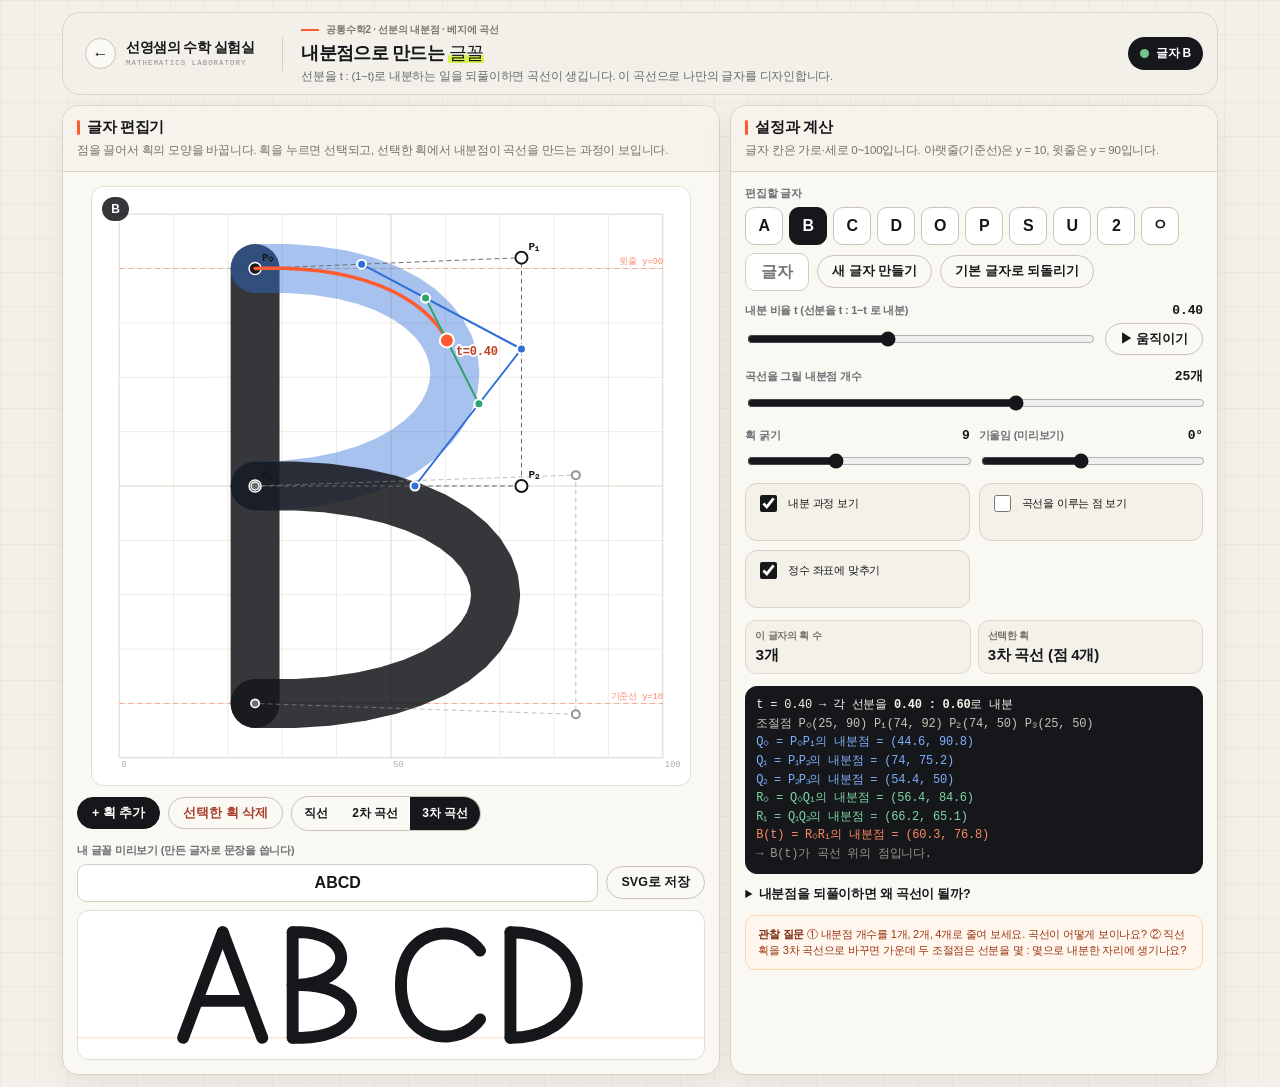
==== division-font/index.html @ fb29d7da "내분점으로 만드는 글꼴 앱 추가 - division-font/index.html: 내분점을 되풀이해 베지에 곡선을 만들고, 조절점을 끌어 글자를 디자인. 미리보기와 SVG 저장 -" ====
<!DOCTYPE html>
<html lang="ko">
<head>
<meta charset="UTF-8">
<meta name="viewport" content="width=device-width, initial-scale=1">
<title>내분점으로 만드는 글꼴</title>
<!--
  ============================================================
  새 앱 기본 틀
  1) 이 폴더(app-template)를 복사해 영어 폴더 이름으로 바꿉니다. 예) probability
  2) 아래 "앱 제목", 상단 문구, "도구 전용" 영역만 바꿉니다.
  3) site-config.js의 TOOLS에 등록하면 홈페이지에 카드가 생깁니다.
  ※ Claude에게 맡길 때는 '연수가이드/02_프롬프트모음.md'의 [프롬프트 B]를 쓰세요.
  ============================================================
-->
<style>
  /* ===== 내 수학 실험실 공통 테마 =====
     이 :root 블록과 아래 "공통 셸" 영역은 모든 도구가 동일하게 유지합니다.
     도구별 CSS는 파일 아래쪽 "도구 전용" 영역에만 추가하세요. */
  :root{
    --bg:#f2f0e9;
    --panel:#fbf9f3;
    --panel-2:#f4f1e9;
    --line:#d8d2c7;
    --border-soft:#eee9df;
    --text:#15171a;
    --muted:#6b6f74;
    --faint:#9a958a;
    --accent:#ff5a30;
    --accent-weak:rgba(255,90,48,.14);
    --lime:#d9f24f;
    --shadow:0 10px 28px rgba(21,23,26,.055);
    --radius:16px;
  }
  *{box-sizing:border-box}
  html,body{margin:0}
  body{
    background:
      linear-gradient(rgba(21,23,26,.035) 1px, transparent 1px),
      linear-gradient(90deg, rgba(21,23,26,.035) 1px, transparent 1px),
      var(--bg);
    background-size:34px 34px;
    color:var(--text);
    font-family:Pretendard,"Apple SD Gothic Neo","Noto Sans KR",-apple-system,BlinkMacSystemFont,sans-serif;
    letter-spacing:-.015em;
    min-height:100vh;
    -webkit-font-smoothing:antialiased;
  }
  button,input,select{font:inherit;color:inherit}
  .num{font-family:ui-monospace,SFMono-Regular,Consolas,monospace;font-variant-numeric:tabular-nums;letter-spacing:-.01em}

  .app{width:100%;max-width:1180px;margin:0 auto;padding:12px;display:flex;flex-direction:column;gap:10px}

  /* ---- 공통 셸: 상단바 ---- */
  .topbar{
    min-height:72px;
    display:flex;
    gap:14px;
    justify-content:space-between;
    align-items:center;
    padding:10px 14px;
    background:rgba(242,240,233,.90);
    border:1px solid var(--line);
    border-radius:18px;
    backdrop-filter:blur(14px);
  }
  .brand-area{display:flex;align-items:center;gap:18px;min-width:0}
  .home-link{
    display:flex;align-items:center;gap:10px;flex:none;
    color:var(--text);text-decoration:none;
    padding:7px 10px 7px 8px;border-radius:12px;
    transition:background .18s ease;
  }
  .home-link:hover{background:#e7e3d9}
  .home-arrow{
    width:31px;height:31px;border:1px solid #c9c4b8;border-radius:50%;
    display:grid;place-items:center;font-size:16px;line-height:1;background:#fbf9f3;
  }
  .brand-copy{display:block;line-height:1.15}
  .brand-copy strong{display:block;font-size:14px;font-weight:800;letter-spacing:-.035em}
  .brand-copy small{
    display:block;margin-top:4px;color:#8a8d90;
    font-family:ui-monospace,SFMono-Regular,Consolas,monospace;
    font-size:7.5px;letter-spacing:.13em;white-space:nowrap;
  }
  .top-divider{width:1px;height:34px;background:#d3cec3;flex:none}
  .title-row{display:block;min-width:0}
  .eyebrow{
    display:flex;align-items:center;gap:7px;margin-bottom:4px;
    color:#7b7770;font-size:10px;font-weight:750;white-space:nowrap;
  }
  .eyebrow span{display:block;width:18px;height:2px;background:var(--accent)}
  h1{
    font-size:clamp(18px,1.25vw,24px);
    margin:0;
    font-weight:800;letter-spacing:-.04em;white-space:nowrap;
  }
  h1 em{
    font-style:normal;font-weight:500;
    background:linear-gradient(transparent 60%,var(--lime) 0);
    padding:0 .04em;
  }
  .subtitle{margin:4px 0 0;color:#666b6f;font-size:11.5px}
  .badge{
    display:inline-flex;align-items:center;gap:7px;flex:none;
    background:#15171a;color:#fff;border:0;
    border-radius:999px;padding:8px 12px;font-weight:700;font-size:12px;white-space:nowrap;
  }
  .dot{width:9px;height:9px;border-radius:50%;background:#73c48f}

  /* ---- 공통 셸: 패널 ----
     기본은 "넓은 그림 영역 + 좁은 설정 영역" 2단입니다.
     패널 수가 다르면 grid-template-columns만 바꾸고, 좁은 화면에서 1단으로
     떨어지는 @media (max-width:900px) 규칙은 남겨 두세요. */
  .workspace{display:grid;grid-template-columns:minmax(0,1.55fr) minmax(300px,1fr);gap:10px}
  .panel{
    min-width:0;
    display:flex;flex-direction:column;
    background:rgba(251,249,243,.96);
    border:1px solid var(--line);
    border-radius:var(--radius);
    box-shadow:var(--shadow);
    overflow:hidden;
  }
  .panel-head{
    flex:0 0 auto;
    padding:12px 14px;
    border-bottom:1px solid var(--line);
    background:rgba(247,244,236,.92);
  }
  .panel-title{
    font-size:15px;font-weight:800;letter-spacing:-.025em;
    position:relative;padding-left:10px;
  }
  .panel-title::before{
    content:"";position:absolute;left:0;top:.15em;bottom:.15em;
    width:3px;border-radius:3px;background:var(--accent);
  }
  .panel-desc{color:#74716b;font-size:11.5px;margin-top:5px;line-height:1.45}
  .panel-body{flex:1;min-height:0;padding:14px}

  /* ---- 공통 셸: 버튼 ---- */
  .btn{
    border:1px solid #c9c4b8;background:#fbf9f3;color:#15171a;
    border-radius:999px;font-weight:700;font-size:12.5px;
    padding:9px 14px;cursor:pointer;line-height:1;
    transition:background .15s ease,border-color .15s ease,transform .15s ease;
  }
  .btn:hover:not(:disabled){transform:translateY(-1px);border-color:#15171a;background:#f2efe6}
  .btn:disabled{opacity:.4;cursor:not-allowed;transform:none}
  .btn.primary{background:#15171a;color:#fff;border-color:#15171a}
  .btn.primary:hover:not(:disabled){background:#2b2e31}
  .btn.danger{color:#a73b2c}
  .btn.icon-btn{width:38px;height:38px;padding:0;border-radius:10px;font-size:18px;display:grid;place-items:center}

  /* ---- 공통 셸: 그림 영역 (캔버스·SVG) ---- */
  .chart-wrap{background:#fff;border:1px solid #e3ded4;border-radius:12px;overflow:hidden;position:relative}
  .chart-wrap canvas,.chart-wrap svg{display:block;width:100%;height:100%}

  /* ---- 공통 셸: 입력·지표·안내 (쓰지 않는 것은 지우세요) ---- */
  .controls{display:grid;grid-template-columns:repeat(2,minmax(0,1fr));gap:9px}
  .control{display:flex;flex-direction:column;gap:5px}
  .control label{font-size:11px;color:var(--muted);font-weight:800}
  .control input{
    width:100%;padding:9px 10px;font-weight:700;
    border:1px solid #d3cec3;background:#fff;color:var(--text);border-radius:10px;
  }
  .control input:focus{outline:3px solid rgba(217,242,79,.42);border-color:#9aa64b}
  .control input[type="range"]{
    padding:0;height:22px;border:0;border-radius:0;background:transparent;
    accent-color:#15171a;cursor:pointer;
  }
  .checkbox-control{
    justify-content:center;min-height:58px;padding:8px 10px;
    border:1px solid var(--line);background:var(--panel-2);border-radius:12px;
  }
  .checkbox-control label{display:flex;align-items:center;gap:8px;color:var(--text);cursor:pointer;font-size:11px}
  .checkbox-control input{width:17px;height:17px;padding:0;accent-color:#15171a;cursor:pointer}

  .metrics{display:grid;grid-template-columns:repeat(2,minmax(0,1fr));gap:7px}
  .metric{background:var(--panel-2);border:1px solid #ddd7cc;border-radius:11px;padding:8px 9px;min-width:0}
  .metric .label{color:#77736d;font-size:10px;font-weight:800;margin-bottom:3px}
  .metric .value{
    font-size:15px;font-weight:850;color:var(--text);
    font-variant-numeric:tabular-nums;
    overflow:hidden;text-overflow:ellipsis;white-space:nowrap;
  }

  .formula{
    background:#15171a;color:#f6f2e9;border:1px solid #15171a;border-radius:12px;
    padding:9px 10px;line-height:1.55;font-size:12px;
    font-family:ui-monospace,SFMono-Regular,Consolas,monospace;overflow:auto;
  }
  .note{
    padding:10px 12px;border-radius:10px;
    background:#fff7ed;border:1px solid #fed7aa;color:#9a3412;
    font-size:11px;line-height:1.5;
  }
  .note b{color:#7c2d12;font-weight:800}
  .status{min-height:19px;font-size:11px;line-height:1.4;font-weight:750;color:var(--muted)}
  .status.ok{color:#32724f}
  .status.error{color:#b44634}

  .legend{display:flex;flex-wrap:wrap;gap:6px 12px;align-items:center}
  .legend-item{display:flex;align-items:center;gap:6px;font-size:11px;color:var(--muted)}
  .legend-item i{width:11px;height:11px;border-radius:3px;flex:none}

  /* ---- 공통 셸: 반응형 (이 3개 블록은 그대로 유지) ----
     주의: .topbar에 align-items:stretch를 쓰면 알약 모양 .badge가
     줄바꿈된 제목 높이만큼 세로로 늘어나 거대한 원처럼 깨집니다. */
  @media (max-width:1080px){
    .brand-copy small{display:none}
    .brand-copy strong{font-size:13px}
    .top-divider{height:28px}
  }
  @media (max-width:900px){
    .workspace{grid-template-columns:1fr}
  }
  @media (max-width:820px){
    .topbar{align-items:flex-start}
    .brand-area{align-items:flex-start}
    .home-link{padding-left:2px}
    .top-divider{display:none}
    .brand-copy{display:none}
    .title-row{display:block}
    h1{white-space:normal}
    .eyebrow{white-space:normal}
    .badge{display:none}
  }
  @media (max-width:520px){
    .app{padding:7px}
    .topbar{border-radius:14px;padding:9px 10px}
    .home-arrow{width:34px;height:34px}
    h1{font-size:20px;line-height:1.25}
    .subtitle{font-size:11px;white-space:normal}
    .panel{border-radius:14px}
    .panel-head{padding:12px}
    .btn{min-height:40px}
    .controls{grid-template-columns:1fr}
  }


  /* ===== 도구 전용 CSS는 여기부터 ===== */
  @media (min-width:901px){ .workspace{grid-template-columns:minmax(0,1.35fr) minmax(320px,1fr)} }
  .stage{aspect-ratio:1/1;width:100%;max-width:600px;margin:0 auto;touch-action:none;cursor:crosshair}
  .stage.dragging{cursor:grabbing}
  .stage-badge{
    position:absolute;left:10px;top:10px;padding:5px 9px;border-radius:999px;
    background:rgba(21,23,26,.86);color:#fff;font-size:12px;font-weight:800;pointer-events:none
  }
  .toolbar{display:flex;gap:8px;flex-wrap:wrap;align-items:center;margin-top:10px}
  .seg{display:flex;border:1px solid #c9c4b8;border-radius:999px;overflow:hidden;background:#fbf9f3}
  .seg button{border:0;background:transparent;padding:8px 12px;font-size:12px;font-weight:700;cursor:pointer;white-space:nowrap}
  .seg button.on{background:#15171a;color:#fff}
  .seg button:disabled{opacity:.35;cursor:not-allowed}
  .chips{display:flex;flex-wrap:wrap;gap:6px}
  .chip{
    min-width:38px;height:38px;padding:0 10px;border-radius:10px;cursor:pointer;
    border:1px solid #c9c4b8;background:#fff;font-weight:800;font-size:16px;
  }
  .chip.on{background:#15171a;color:#fff;border-color:#15171a}
  .row{display:flex;gap:8px;flex-wrap:wrap;align-items:center}
  .row input[type="text"]{
    width:64px;padding:9px 10px;font-weight:800;text-align:center;
    border:1px solid #d3cec3;background:#fff;border-radius:10px;
  }
  .range-row{display:flex;justify-content:space-between;align-items:baseline;gap:8px}
  .range-row b{font-size:13px}
  .section-label{font-size:11px;color:var(--muted);font-weight:800;margin-bottom:6px}
  .calc{max-height:260px}
  .calc .lv0{color:#c9c4b8}
  .calc .lv1{color:#7fb0ff}
  .calc .lv2{color:#7fd6a6}
  .calc .lv3{color:#ff8a66}
  .preview-wrap{margin-top:12px}
  .preview{height:150px}
  .preview-input{
    flex:1;min-width:140px;padding:9px 10px;font-weight:800;
    border:1px solid #d3cec3;background:#fff;border-radius:10px;
  }
  details.explain summary{cursor:pointer;font-weight:800;font-size:12.5px}
  details.explain p{font-size:12px;line-height:1.7;color:#3d4044;margin:8px 0 0}
  @media (max-width:520px){ .preview{height:120px} .seg button{padding:8px 10px} }
</style>
</head>
<body>
<div class="app">
  <div class="topbar">
    <div class="brand-area">
      <!-- 홈으로 돌아가는 링크: ../#tools 를 바꾸지 마세요 -->
      <a class="home-link" href="../#tools" aria-label="메인으로">
        <span class="home-arrow">←</span>
        <span class="brand-copy">
          <strong data-site="name">내 수학 실험실</strong>
          <small data-site="englishName">MATHEMATICS LABORATORY</small>
        </span>
      </a>
      <span class="top-divider" aria-hidden="true"></span>
      <div class="title-row">
        <div class="eyebrow"><span></span>공통수학2 · 선분의 내분점 · 베지에 곡선</div>
        <h1>내분점으로 만드는 <em>글꼴</em></h1>
        <p class="subtitle">선분을 t : (1−t)로 내분하는 일을 되풀이하면 곡선이 생깁니다. 이 곡선으로 나만의 글자를 디자인합니다.</p>
      </div>
    </div>
    <div class="badge"><span class="dot"></span><span id="stateBadge">글자 B</span></div>
  </div>

  <div class="workspace">
    <section class="panel">
      <div class="panel-head">
        <div class="panel-title">글자 편집기</div>
        <div class="panel-desc">점을 끌어서 획의 모양을 바꿉니다. 획을 누르면 선택되고, 선택한 획에서 내분점이 곡선을 만드는 과정이 보입니다.</div>
      </div>
      <div class="panel-body">
        <div class="chart-wrap stage" id="stage">
          <canvas id="cv"></canvas>
          <div class="stage-badge" id="stageBadge">B</div>
        </div>
        <div class="toolbar">
          <button class="btn primary" id="addBtn" type="button">+ 획 추가</button>
          <button class="btn danger" id="delBtn" type="button">선택한 획 삭제</button>
          <div class="seg" role="group" aria-label="획의 차수">
            <button type="button" data-deg="1">직선</button>
            <button type="button" data-deg="2">2차 곡선</button>
            <button type="button" data-deg="3">3차 곡선</button>
          </div>
        </div>

        <div class="preview-wrap">
          <div class="section-label">내 글꼴 미리보기 (만든 글자로 문장을 씁니다)</div>
          <div class="row" style="margin-bottom:8px">
            <input class="preview-input" id="previewText" type="text" value="ABCD" maxlength="24" aria-label="미리보기 문장">
            <button class="btn" id="svgBtn" type="button">SVG로 저장</button>
          </div>
          <div class="chart-wrap preview"><canvas id="pv"></canvas></div>
        </div>
      </div>
    </section>

    <section class="panel">
      <div class="panel-head">
        <div class="panel-title">설정과 계산</div>
        <div class="panel-desc">글자 칸은 가로·세로 0~100입니다. 아랫줄(기준선)은 y = 10, 윗줄은 y = 90입니다.</div>
      </div>
      <div class="panel-body" style="display:flex;flex-direction:column;gap:12px">
        <div>
          <div class="section-label">편집할 글자</div>
          <div class="chips" id="chips"></div>
          <div class="row" style="margin-top:8px">
            <input type="text" id="newChar" maxlength="2" placeholder="글자" aria-label="새 글자">
            <button class="btn" id="newBtn" type="button">새 글자 만들기</button>
            <button class="btn" id="resetBtn" type="button">기본 글자로 되돌리기</button>
          </div>
        </div>

        <div class="control">
          <div class="range-row"><label for="tRange">내분 비율 t (선분을 t : 1−t 로 내분)</label><b class="num" id="tVal">0.40</b></div>
          <div class="row">
            <input id="tRange" type="range" min="0" max="1" step="0.01" value="0.4" style="flex:1">
            <button class="btn" id="playBtn" type="button">▶ 움직이기</button>
          </div>
        </div>
        <div class="control">
          <div class="range-row"><label for="nRange">곡선을 그릴 내분점 개수</label><b class="num" id="nVal">25개</b></div>
          <input id="nRange" type="range" min="1" max="40" step="1" value="24">
        </div>
        <div class="controls">
          <div class="control">
            <div class="range-row"><label for="wRange">획 굵기</label><b class="num" id="wVal">9</b></div>
            <input id="wRange" type="range" min="2" max="20" step="1" value="9">
          </div>
          <div class="control">
            <div class="range-row"><label for="sRange">기울임 (미리보기)</label><b class="num" id="sVal">0°</b></div>
            <input id="sRange" type="range" min="-20" max="25" step="1" value="0">
          </div>
          <div class="checkbox-control"><label><input type="checkbox" id="showCon" checked>내분 과정 보기</label></div>
          <div class="checkbox-control"><label><input type="checkbox" id="showPts">곡선을 이루는 점 보기</label></div>
          <div class="checkbox-control"><label><input type="checkbox" id="snap" checked>정수 좌표에 맞추기</label></div>
        </div>

        <div class="metrics">
          <div class="metric"><div class="label">이 글자의 획 수</div><div class="value num" id="mStrokes">—</div></div>
          <div class="metric"><div class="label">선택한 획</div><div class="value" id="mDeg">—</div></div>
        </div>

        <div class="formula calc" id="calc"></div>

        <details class="explain">
          <summary>내분점을 되풀이하면 왜 곡선이 될까?</summary>
          <p>두 점 A(x₁, y₁), B(x₂, y₂)를 m : n으로 내분하는 점은 ( (mx₂+nx₁)/(m+n), (my₂+ny₁)/(m+n) )입니다.
          t = m/(m+n)으로 두면 이 점은 <b>(1−t)A + tB</b>로 쓸 수 있습니다.</p>
          <p>세 점 P₀, P₁, P₂가 있을 때 P₀P₁, P₁P₂를 각각 t : (1−t)로 내분해 Q₀, Q₁을 얻고, 다시 Q₀Q₁을 같은 비로 내분하면
          B(t) = (1−t)²P₀ + 2t(1−t)P₁ + t²P₂ 입니다. t를 0에서 1까지 바꾸면 이 점이 그리는 자취가 <b>2차 베지에 곡선</b>입니다.
          점이 4개이면 같은 일을 한 번 더 하여 3차 곡선이 됩니다.</p>
          <p>컴퓨터 글꼴은 글자 모양을 이 조절점들만으로 저장합니다(트루타입은 2차, 오픈타입·PDF는 주로 3차 곡선).
          그래서 글자를 아무리 키워도 깨지지 않습니다.</p>
        </details>

        <div class="note"><b>관찰 질문</b> ① 내분점 개수를 1개, 2개, 4개로 줄여 보세요. 곡선이 어떻게 보이나요?
        ② 직선 획을 3차 곡선으로 바꾸면 가운데 두 조절점은 선분을 몇 : 몇으로 내분한 자리에 생기나요?</div>
      </div>
    </section>
  </div>
</div>

<!-- 홈페이지 이름을 site-config.js에서 가져와 상단에 표시합니다 -->
<script src="../site-config.js"></script>
<script>
  if (typeof SITE !== "undefined") {
    document.querySelectorAll("[data-site]").forEach(el => {
      if (SITE[el.dataset.site]) el.textContent = SITE[el.dataset.site];
    });
  }
</script>
<script>
  // ===== 도구 전용 JavaScript는 여기부터 =====
  // 글자 칸 좌표: x, y 모두 0~100 (y는 위쪽이 +), 기준선 y=10, 윗줄 y=90
  // 획 하나 = 점 배열. 점 2개 = 직선, 3개 = 2차 곡선, 4개 = 3차 곡선
  const PRESETS = {
    A: [[[20,10],[50,90]], [[50,90],[80,10]], [[32,38],[68,38]]],
    B: [[[25,10],[25,90]], [[25,90],[74,92],[74,50],[25,50]], [[25,50],[84,52],[84,8],[25,10]]],
    C: [[[78,76],[62,98],[18,94],[18,50]], [[18,50],[18,6],[62,2],[78,24]]],
    D: [[[25,10],[25,90]], [[25,90],[92,90],[92,10],[25,10]]],
    O: [[[50,90],[30,90],[18,72],[18,50]], [[18,50],[18,28],[30,10],[50,10]],
        [[50,10],[70,10],[82,28],[82,50]], [[82,50],[82,72],[70,90],[50,90]]],
    P: [[[25,10],[25,90]], [[25,90],[82,92],[82,46],[25,48]]],
    S: [[[76,80],[62,96],[20,92],[22,68]], [[22,68],[24,46],[78,56],[78,32]], [[78,32],[78,6],[30,4],[20,24]]],
    U: [[[22,90],[22,40]], [[22,40],[22,2],[78,2],[78,40]], [[78,40],[78,90]]],
    "2": [[[22,70],[26,96],[78,96],[76,66]], [[76,66],[74,42],[30,28],[22,10]], [[22,10],[80,10]]],
    "ㅇ": [[[50,80],[24,80],[24,20],[50,20]], [[50,20],[76,20],[76,80],[50,80]]]
  };
  const VIEW = 110, OFF = 5;                 // 화면에 -5 ~ 105 범위를 보여 줌
  const LV_COLORS = ["#9a958a", "#2f6fd6", "#2fa36b", "#ff5a30"];
  const NAMES = ["P", "Q", "R", "S"];
  const SUB = "₀₁₂₃";
  const KEY = "division-font-v1";
  const $ = id => document.getElementById(id);
  const cv = $("cv"), ctx = cv.getContext("2d");
  const pv = $("pv"), pctx = pv.getContext("2d");

  const state = {
    glyphs: {}, order: [], cur: "B", sel: 1,
    t: 0.4, N: 24, weight: 9, slant: 0,
    showCon: true, showPts: false, snap: true,
    playing: false, drag: null
  };

  // ---------- 수학: 내분점 ----------
  // 선분 AB를 t : (1−t)로 내분하는 점 = (1−t)A + tB
  const divide = (a, b, t) => [(1 - t) * a[0] + t * b[0], (1 - t) * a[1] + t * b[1]];
  // 내분을 되풀이한 모든 단계 (드 카스텔조 알고리즘)
  function levels(pts, t) {
    const L = [pts];
    while (L[L.length - 1].length > 1) {
      const p = L[L.length - 1], next = [];
      for (let i = 0; i < p.length - 1; i++) next.push(divide(p[i], p[i + 1], t));
      L.push(next);
    }
    return L;
  }
  const pointAt = (pts, t) => { const L = levels(pts, t); return L[L.length - 1][0]; };
  function sample(pts, N, tMax = 1) {
    if (pts.length === 2) return [pts[0], pointAt(pts, tMax)];
    const out = [];
    const steps = Math.max(1, Math.ceil(N * tMax));
    for (let i = 0; i <= steps; i++) out.push(pointAt(pts, Math.min(tMax, i / N)));
    return out;
  }
  // 차수 바꾸기 (모두 내분점으로 계산)
  function changeDegree(s, deg) {
    const P0 = s[0], P3 = s[s.length - 1];
    const cur = s.length - 1;
    if (cur === deg) return s;
    if (deg === 1) return [P0, P3];
    if (deg === 2) {
      if (cur === 1) return [P0, divide(P0, P3, 0.5), P3];
      // 3차 → 2차: 가운데 두 점의 정보를 모아 근사
      const m = [(3 * (s[1][0] + s[2][0]) - P0[0] - P3[0]) / 4, (3 * (s[1][1] + s[2][1]) - P0[1] - P3[1]) / 4];
      return [P0, m, P3];
    }
    if (cur === 1) return [P0, divide(P0, P3, 1 / 3), divide(P0, P3, 2 / 3), P3];
    // 2차 → 3차: 모양이 그대로인 차수 올리기 (P₀P₁을 2:1, P₂P₁을 2:1로 내분)
    return [P0, divide(P0, s[1], 2 / 3), divide(P3, s[1], 2 / 3), P3];
  }

  // ---------- 저장 ----------
  const clone = o => JSON.parse(JSON.stringify(o));
  function resetGlyphs() {
    state.glyphs = clone(PRESETS);
    state.order = ["A", "B", "C", "D", "O", "P", "S", "U", "2", "ㅇ"];
  }
  function load() {
    try {
      const s = JSON.parse(localStorage.getItem(KEY));
      if (s && s.glyphs && Array.isArray(s.order) && s.order.length) {
        state.glyphs = s.glyphs; state.order = s.order;
        if (typeof s.text === "string") $("previewText").value = s.text;
        if (s.cur && s.glyphs[s.cur]) state.cur = s.cur;
        return;
      }
    } catch (e) {}
    resetGlyphs();
  }
  function save() {
    try {
      localStorage.setItem(KEY, JSON.stringify({ glyphs: state.glyphs, order: state.order, text: $("previewText").value, cur: state.cur }));
    } catch (e) {}
  }
  const strokes = () => state.glyphs[state.cur] || [];
  const selStroke = () => strokes()[state.sel] || null;

  // ---------- 그리기 공통 ----------
  function fitCanvas(c) {
    const r = c.getBoundingClientRect();
    const dpr = window.devicePixelRatio || 1;
    const w = Math.max(1, Math.round(r.width * dpr)), h = Math.max(1, Math.round(r.height * dpr));
    if (c.width !== w || c.height !== h) { c.width = w; c.height = h; }
    return { w, h, dpr, cssW: r.width, cssH: r.height };
  }
  function polyline(c, pts, X, Y) {
    c.beginPath();
    pts.forEach((p, i) => i ? c.lineTo(X(p[0]), Y(p[1])) : c.moveTo(X(p[0]), Y(p[1])));
  }
  function dot(c, x, y, r, fill, stroke, lw) {
    c.beginPath(); c.arc(x, y, r, 0, Math.PI * 2);
    if (fill) { c.fillStyle = fill; c.fill(); }
    if (stroke) { c.strokeStyle = stroke; c.lineWidth = lw; c.stroke(); }
  }

  // ---------- 편집기 ----------
  function editorMap() {
    const { w, dpr } = fitCanvas(cv);
    const k = w / VIEW;
    return { k, dpr, w, X: x => (x + OFF) * k, Y: y => (VIEW - OFF - y) * k };
  }
  function drawEditor() {
    const { k, dpr, w, X, Y } = editorMap();
    const c = ctx;
    c.setTransform(1, 0, 0, 1, 0, 0);
    c.clearRect(0, 0, w, w);

    // 격자
    c.lineWidth = dpr;
    for (let g = 0; g <= 100; g += 10) {
      c.strokeStyle = g % 50 === 0 ? "#ddd6ca" : "#efebe2";
      c.beginPath(); c.moveTo(X(g), Y(0)); c.lineTo(X(g), Y(100)); c.stroke();
      c.beginPath(); c.moveTo(X(0), Y(g)); c.lineTo(X(100), Y(g)); c.stroke();
    }
    c.font = `${9 * dpr}px ui-monospace,Consolas,monospace`;
    c.fillStyle = "#b2ada2";
    c.textAlign = "left"; c.textBaseline = "top";
    for (let g = 0; g <= 100; g += 50) c.fillText(g, X(g) + 2 * dpr, Y(0) + 2 * dpr);
    // 기준선, 윗줄
    c.setLineDash([5 * dpr, 4 * dpr]);
    c.strokeStyle = "rgba(255,90,48,.45)";
    [10, 90].forEach(y => { c.beginPath(); c.moveTo(X(0), Y(y)); c.lineTo(X(100), Y(y)); c.stroke(); });
    c.setLineDash([]);
    c.fillStyle = "rgba(255,90,48,.7)"; c.textAlign = "right"; c.textBaseline = "bottom";
    c.fillText("기준선 y=10", X(100), Y(10) - 2 * dpr);
    c.fillText("윗줄 y=90", X(100), Y(90) - 2 * dpr);

    const S = strokes();
    if (!S.length) {
      c.fillStyle = "#9a958a"; c.textAlign = "center"; c.textBaseline = "middle";
      c.font = `${14 * dpr}px sans-serif`;
      c.fillText("‘+ 획 추가’를 눌러 첫 획을 그려 보세요", w / 2, w / 2);
    }

    // 굵은 획 (곡선은 내분점들을 이은 꺾은선)
    c.lineCap = "round"; c.lineJoin = "round";
    S.forEach((s, i) => {
      polyline(c, sample(s, state.N), X, Y);
      c.strokeStyle = i === state.sel ? "rgba(47,111,214,.42)" : "rgba(21,23,26,.86)";
      c.lineWidth = state.weight * k;
      c.stroke();
    });
    if (state.showPts) {
      S.forEach(s => sample(s, state.N).forEach(p => dot(c, X(p[0]), Y(p[1]), 2.6 * dpr, "#ff5a30")));
    }

    // 조절점과 조절 다각형
    S.forEach((s, i) => {
      const on = i === state.sel;
      if (s.length > 2) {
        polyline(c, s, X, Y);
        c.setLineDash([4 * dpr, 4 * dpr]);
        c.strokeStyle = on ? "#6b6f74" : "rgba(154,149,138,.6)";
        c.lineWidth = dpr; c.stroke(); c.setLineDash([]);
      }
      s.forEach((p, j) => {
        const end = j === 0 || j === s.length - 1;
        const r = (on ? 6 : 4) * dpr;
        if (end) dot(c, X(p[0]), Y(p[1]), r, on ? "#15171a" : "#6b6f74", "#fff", 1.5 * dpr);
        else dot(c, X(p[0]), Y(p[1]), r, "#fff", on ? "#15171a" : "#9a958a", 2 * dpr);
      });
      if (on) {
        c.font = `700 ${11 * dpr}px ui-monospace,Consolas,monospace`;
        c.textAlign = "left"; c.textBaseline = "bottom"; c.fillStyle = "#15171a";
        s.forEach((p, j) => c.fillText("P" + SUB[j], X(p[0]) + 7 * dpr, Y(p[1]) - 5 * dpr));
      }
    });

    // 선택한 획의 내분 과정
    const s = selStroke();
    if (state.showCon && s) {
      const L = levels(s, state.t);
      // 지금까지 그려진 자취
      polyline(c, sample(s, 80, state.t), X, Y);
      c.strokeStyle = "#ff5a30"; c.lineWidth = 3.5 * dpr; c.stroke();
      for (let lv = 1; lv < L.length; lv++) {
        const pts = L[lv], last = lv === L.length - 1;
        const col = last ? LV_COLORS[3] : LV_COLORS[lv];
        if (pts.length > 1) { polyline(c, pts, X, Y); c.strokeStyle = col; c.lineWidth = 2 * dpr; c.stroke(); }
        pts.forEach(p => dot(c, X(p[0]), Y(p[1]), (last ? 7 : 4.5) * dpr, col, "#fff", 2 * dpr));
      }
      const B = L[L.length - 1][0];
      c.font = `800 ${12 * dpr}px ui-monospace,Consolas,monospace`;
      c.textAlign = "left"; c.textBaseline = "top";
      const label = `t=${state.t.toFixed(2)}`;
      const tx = X(B[0]) + 9 * dpr, ty = Y(B[1]) + 6 * dpr;
      c.lineWidth = 4 * dpr; c.strokeStyle = "rgba(255,255,255,.9)"; c.strokeText(label, tx, ty);
      c.fillStyle = "#c2401f"; c.fillText(label, tx, ty);
    }
  }

  // ---------- 미리보기 ----------
  function layout(text) {
    const items = [];
    let x = 0;
    const pad = state.weight / 2 + 7;
    for (const ch of text) {
      if (ch === " ") { x += 45; continue; }
      const g = state.glyphs[ch] || state.glyphs[ch.toUpperCase()];
      if (!g || !g.length) { items.push({ missing: true, x: x + 5, ch }); x += 70; continue; }
      let a = Infinity, b = -Infinity;
      g.forEach(s => s.forEach(p => { a = Math.min(a, p[0]); b = Math.max(b, p[0]); }));
      items.push({ g, dx: x + pad - a });
      x += (b - a) + 2 * pad;
    }
    const tan = Math.tan(state.slant * Math.PI / 180);
    return { items, width: Math.max(x + Math.max(0, tan * 90) - Math.min(0, tan * 10), 1), tan };
  }
  // 기울임: x' = x + (y − 10)·tan θ  (점만 옮겨도 곡선 전체가 함께 기울어짐)
  const slantPt = (p, dx, tan) => [p[0] + dx + (p[1] - 10) * tan, p[1]];

  function drawPreview() {
    const { w, h, dpr } = fitCanvas(pv);
    const c = pctx;
    c.setTransform(1, 0, 0, 1, 0, 0);
    c.clearRect(0, 0, w, h);
    const text = $("previewText").value;
    const { items, width, tan } = layout(text);
    const sc = Math.min((h - 16 * dpr) / 100, (w - 24 * dpr) / width);
    const x0 = (w - width * sc) / 2 + Math.max(0, -tan * 10) * sc;
    const X = x => x0 + x * sc, Y = y => h / 2 + (50 - y) * sc;
    c.strokeStyle = "rgba(255,90,48,.25)"; c.lineWidth = dpr;
    c.beginPath(); c.moveTo(0, Y(10)); c.lineTo(w, Y(10)); c.stroke();
    if (!text.trim()) {
      c.fillStyle = "#9a958a"; c.textAlign = "center"; c.textBaseline = "middle";
      c.font = `${13 * dpr}px sans-serif`; c.fillText("위 칸에 글자를 입력하세요", w / 2, h / 2);
      return;
    }
    c.lineCap = "round"; c.lineJoin = "round";
    c.strokeStyle = "#15171a"; c.lineWidth = state.weight * sc;
    for (const it of items) {
      if (it.missing) {
        c.save(); c.setLineDash([4 * dpr, 4 * dpr]); c.lineWidth = dpr; c.strokeStyle = "#b2ada2";
        c.strokeRect(X(it.x), Y(90), 60 * sc, 80 * sc); c.restore();
        c.fillStyle = "#9a958a"; c.textAlign = "center"; c.textBaseline = "middle";
        c.font = `${Math.max(10, 24 * sc)}px sans-serif`; c.fillText(it.ch, X(it.x + 30), Y(50));
        continue;
      }
      it.g.forEach(s => {
        polyline(c, sample(s.map(p => slantPt(p, it.dx, tan)), state.N), X, Y);
        c.stroke();
      });
    }
  }

  function exportSVG() {
    const text = $("previewText").value;
    const { items, width, tan } = layout(text);
    const f = v => +v.toFixed(2);
    const T = (p, dx) => { const q = slantPt(p, dx, tan); return `${f(q[0] + 10 + Math.max(0, -tan * 10))} ${f(110 - q[1])}`; };
    const paths = [];
    items.forEach(it => {
      if (it.missing) return;
      it.g.forEach(s => {
        const cmd = s.length === 2 ? "L" : s.length === 3 ? "Q" : "C";
        paths.push(`<path d="M ${T(s[0], it.dx)} ${cmd} ${s.slice(1).map(p => T(p, it.dx)).join(" ")}"/>`);
      });
    });
    const svg = `<svg xmlns="http://www.w3.org/2000/svg" viewBox="0 0 ${f(width + 20)} 120">\n` +
      `<g fill="none" stroke="#15171a" stroke-width="${state.weight}" stroke-linecap="round" stroke-linejoin="round">\n` +
      paths.join("\n") + `\n</g>\n</svg>\n`;
    const a = document.createElement("a");
    a.href = URL.createObjectURL(new Blob([svg], { type: "image/svg+xml" }));
    a.download = "my-font.svg";
    document.body.appendChild(a); a.click(); a.remove();
    setTimeout(() => URL.revokeObjectURL(a.href), 1000);
  }

  // ---------- 계산 상자 ----------
  const fmt = v => (Math.round(v * 10) / 10).toString();
  const pt = p => `(${fmt(p[0])}, ${fmt(p[1])})`;
  function updateCalc() {
    const s = selStroke();
    const box = $("calc");
    if (!s) { box.innerHTML = "획을 하나 누르면 내분점 계산이 여기에 나타납니다."; return; }
    const t = state.t;
    const L = levels(s, t);
    let html = `t = ${t.toFixed(2)} → 각 선분을 <b>${t.toFixed(2)} : ${(1 - t).toFixed(2)}</b>로 내분<br>`;
    html += `<span class="lv0">조절점 ${s.map((p, j) => "P" + SUB[j] + pt(p)).join(" ")}</span><br>`;
    for (let lv = 1; lv < L.length; lv++) {
      const last = lv === L.length - 1;
      const cls = last ? "lv3" : "lv" + lv;
      L[lv].forEach((p, i) => {
        const a = NAMES[lv - 1] + SUB[i], b = NAMES[lv - 1] + SUB[i + 1];
        const name = last ? "B(t)" : NAMES[lv] + SUB[i];
        html += `<span class="${cls}">${name} = ${a}${b}의 내분점 = ${pt(p)}</span><br>`;
      });
    }
    if (s.length > 2) html += `<span style="color:#9a958a">→ B(t)가 곡선 위의 점입니다.</span>`;
    else html += `<span style="color:#9a958a">→ 직선은 내분점 하나로 끝납니다.</span>`;
    box.innerHTML = html;
  }

  // ---------- 화면 갱신 ----------
  function renderChips() {
    const box = $("chips");
    box.innerHTML = "";
    state.order.forEach(ch => {
      const b = document.createElement("button");
      b.type = "button"; b.className = "chip" + (ch === state.cur ? " on" : "");
      b.textContent = ch;
      b.addEventListener("click", () => { state.cur = ch; state.sel = 0; renderAll(); });
      box.appendChild(b);
    });
  }
  function updateInfo() {
    const S = strokes(), s = selStroke();
    $("stageBadge").textContent = state.cur;
    $("stateBadge").textContent = "글자 " + state.cur;
    $("mStrokes").textContent = S.length + "개";
    $("mDeg").textContent = s ? ["", "직선", "2차 곡선", "3차 곡선"][s.length - 1] + ` (점 ${s.length}개)` : "없음";
    document.querySelectorAll("[data-deg]").forEach(b => {
      b.disabled = !s;
      b.classList.toggle("on", !!s && +b.dataset.deg === s.length - 1);
    });
    $("delBtn").disabled = !s;
  }
  function redraw() { drawEditor(); drawPreview(); updateCalc(); updateInfo(); }
  function renderAll() { renderChips(); redraw(); save(); }

  // ---------- 마우스·터치로 점 끌기 ----------
  function toGlyph(e) {
    const r = cv.getBoundingClientRect();
    return [(e.clientX - r.left) / r.width * VIEW - OFF, VIEW - OFF - (e.clientY - r.top) / r.height * VIEW];
  }
  function segDist(p, a, b) {
    const dx = b[0] - a[0], dy = b[1] - a[1];
    const L2 = dx * dx + dy * dy || 1;
    const u = Math.max(0, Math.min(1, ((p[0] - a[0]) * dx + (p[1] - a[1]) * dy) / L2));
    return Math.hypot(p[0] - a[0] - u * dx, p[1] - a[1] - u * dy);
  }
  cv.addEventListener("pointerdown", e => {
    const g = toGlyph(e);
    const unit = VIEW / cv.getBoundingClientRect().width;   // 화면 1px = 글자 칸 몇 단위
    const S = strokes();
    const near = 14 * unit;
    // 선택한 획의 점을 먼저, 그다음 다른 획의 점
    const orderIdx = [state.sel, ...S.map((_, i) => i).filter(i => i !== state.sel)].filter(i => S[i]);
    for (const i of orderIdx) {
      for (let j = 0; j < S[i].length; j++) {
        if (Math.hypot(S[i][j][0] - g[0], S[i][j][1] - g[1]) < near) {
          state.sel = i; state.drag = { i, j };
          cv.setPointerCapture(e.pointerId); $("stage").classList.add("dragging");
          redraw(); return;
        }
      }
    }
    // 획 몸통을 눌렀는지
    let best = -1, bd = Math.max(near, state.weight / 2 + 4 * unit);
    S.forEach((s, i) => {
      const pts = sample(s, 40);
      for (let k = 0; k < pts.length - 1; k++) {
        const d = segDist(g, pts[k], pts[k + 1]);
        if (d < bd) { bd = d; best = i; }
      }
    });
    state.sel = best;
    redraw();
  });
  cv.addEventListener("pointermove", e => {
    if (!state.drag) return;
    let [x, y] = toGlyph(e);
    x = Math.max(-5, Math.min(105, x)); y = Math.max(-5, Math.min(105, y));
    if (state.snap) { x = Math.round(x); y = Math.round(y); }
    else { x = Math.round(x * 10) / 10; y = Math.round(y * 10) / 10; }
    strokes()[state.drag.i][state.drag.j] = [x, y];
    redraw();
  });
  const endDrag = () => {
    if (!state.drag) return;
    state.drag = null; $("stage").classList.remove("dragging"); save();
  };
  cv.addEventListener("pointerup", endDrag);
  cv.addEventListener("pointercancel", endDrag);

  // ---------- 버튼·슬라이더 ----------
  $("addBtn").addEventListener("click", () => {
    const S = state.glyphs[state.cur] || (state.glyphs[state.cur] = []);
    const shift = (S.length % 4) * 4;
    S.push([[30 + shift, 30 + shift], [38 + shift, 72 + shift], [62 + shift, 72 + shift], [70 + shift, 30 + shift]]);
    state.sel = S.length - 1;
    renderAll();
  });
  $("delBtn").addEventListener("click", () => {
    const S = strokes();
    if (!S[state.sel]) return;
    S.splice(state.sel, 1);
    state.sel = Math.min(state.sel, S.length - 1);
    renderAll();
  });
  document.querySelectorAll("[data-deg]").forEach(b => b.addEventListener("click", () => {
    const S = strokes();
    if (!S[state.sel]) return;
    S[state.sel] = changeDegree(S[state.sel], +b.dataset.deg);
    renderAll();
  }));
  $("newBtn").addEventListener("click", () => {
    const ch = [...$("newChar").value.trim()][0];
    if (!ch) { $("newChar").focus(); return; }
    if (!state.glyphs[ch]) { state.glyphs[ch] = []; state.order.push(ch); }
    state.cur = ch; state.sel = -1; $("newChar").value = "";
    renderAll();
  });
  $("newChar").addEventListener("keydown", e => { if (e.key === "Enter") $("newBtn").click(); });
  $("resetBtn").addEventListener("click", () => {
    if (!confirm("직접 만든 글자와 고친 내용이 모두 지워지고 기본 글자로 돌아갑니다. 계속할까요?")) return;
    resetGlyphs(); state.cur = "B"; state.sel = 1;
    renderAll();
  });
  $("tRange").addEventListener("input", e => { state.t = +e.target.value; $("tVal").textContent = state.t.toFixed(2); drawEditor(); updateCalc(); });
  $("nRange").addEventListener("input", e => {
    state.N = +e.target.value; $("nVal").textContent = (state.N + 1) + "개"; drawEditor(); drawPreview();
  });
  $("wRange").addEventListener("input", e => { state.weight = +e.target.value; $("wVal").textContent = state.weight; drawEditor(); drawPreview(); });
  $("sRange").addEventListener("input", e => { state.slant = +e.target.value; $("sVal").textContent = state.slant + "°"; drawPreview(); });
  $("showCon").addEventListener("change", e => { state.showCon = e.target.checked; drawEditor(); });
  $("showPts").addEventListener("change", e => { state.showPts = e.target.checked; drawEditor(); });
  $("snap").addEventListener("change", e => { state.snap = e.target.checked; });
  $("previewText").addEventListener("input", () => { drawPreview(); save(); });
  $("svgBtn").addEventListener("click", exportSVG);

  let lastTs = 0;
  function tick(ts) {
    if (!state.playing) return;
    if (lastTs) state.t += (ts - lastTs) / 2500;
    lastTs = ts;
    if (state.t > 1) state.t = 0;
    $("tRange").value = state.t; $("tVal").textContent = state.t.toFixed(2);
    drawEditor(); updateCalc();
    requestAnimationFrame(tick);
  }
  $("playBtn").addEventListener("click", () => {
    state.playing = !state.playing;
    $("playBtn").textContent = state.playing ? "❚❚ 멈춤" : "▶ 움직이기";
    if (state.playing) { lastTs = 0; requestAnimationFrame(tick); }
  });

  new ResizeObserver(() => { drawEditor(); drawPreview(); }).observe(document.querySelector(".app"));
  load();
  renderAll();
</script>
</body>
</html>
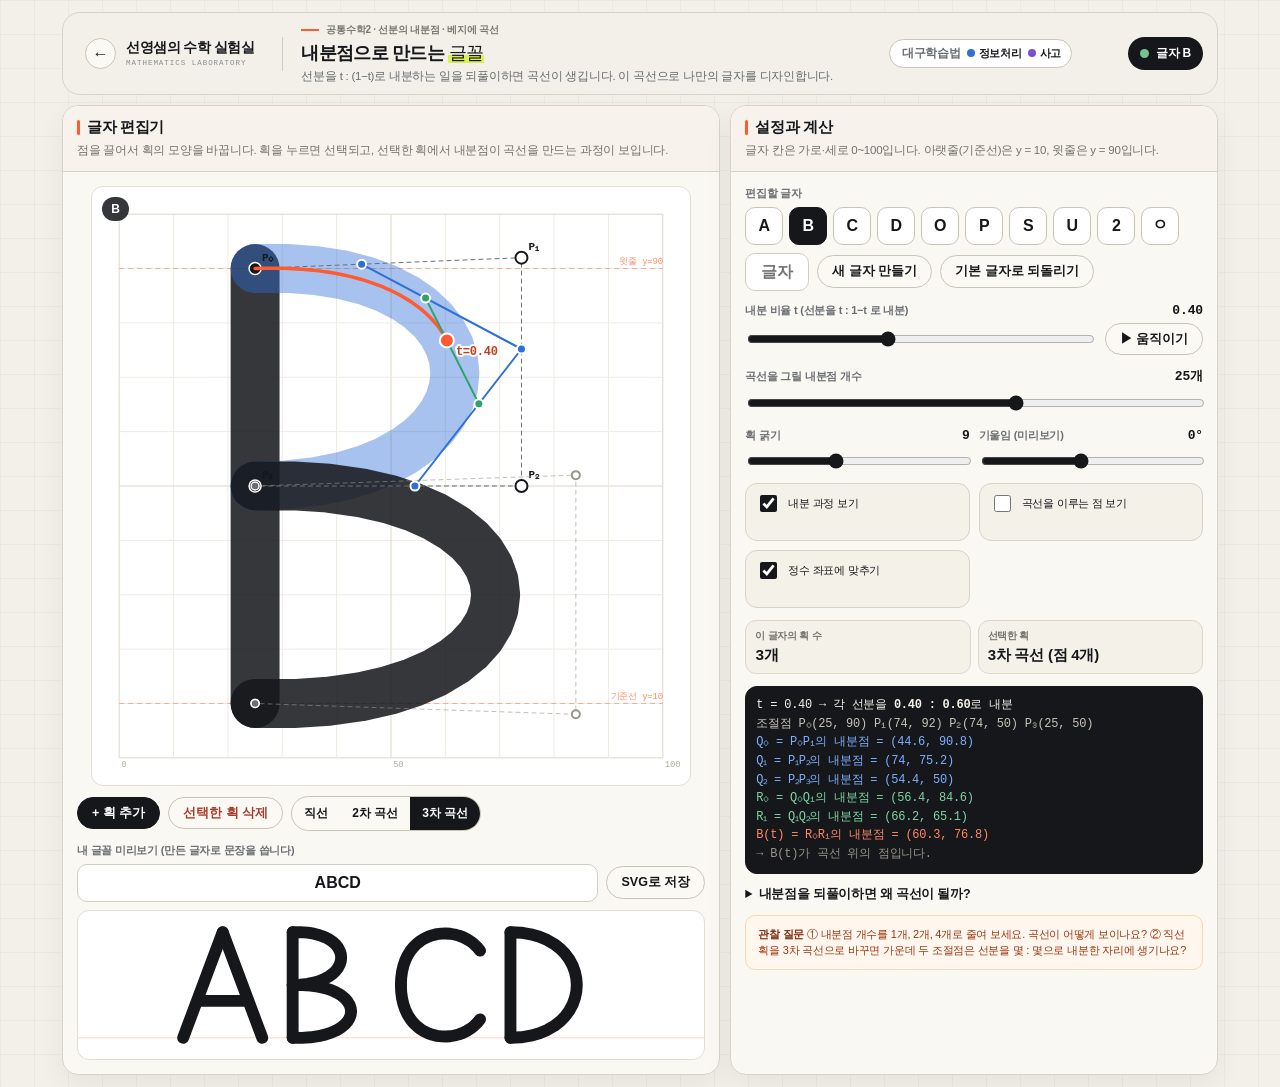
==== commit fc134de4: "수학 앱 오른쪽 위에 대구학습법 기능 표시 - daegu-tags.js(공통): 고등학교 실천 지표 89개를 담고, 앱 상단바 오른쪽에   '대구학습법' 단추와 학습 기능 색 표시" ====
--- a/division-font/index.html
+++ b/division-font/index.html
@@ -873,5 +873,7 @@
   load();
   renderAll();
 </script>
+<!-- 대구학습법: 이 활동에서 기르는 실천 지표 (오른쪽 위에 표시) -->
+<script src="../daegu-tags.js" data-codes="고03전이-01,고02매체-02,고03창의-03"></script>
 </body>
 </html>
